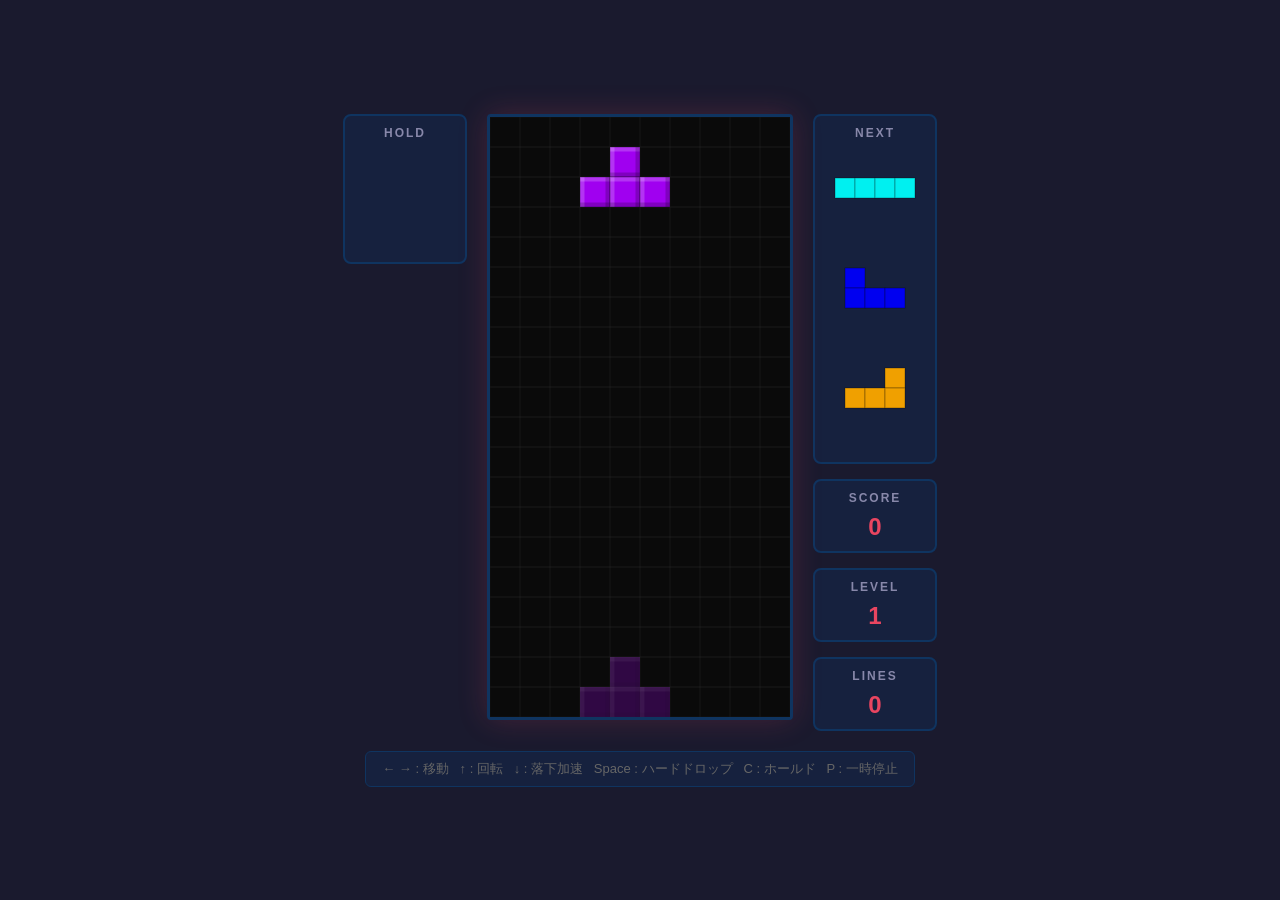
==== index.html @ 80a9ac54 "Add Tetris game with full gameplay features Implements a complete Tetris game with HTML5 Canvas incl" ====
<!DOCTYPE html>
<html lang="ja">
<head>
    <meta charset="UTF-8">
    <meta name="viewport" content="width=device-width, initial-scale=1.0">
    <title>テトリス</title>
    <link rel="stylesheet" href="style.css">
</head>
<body>
    <div class="game-container">
        <div class="side-panel left-panel">
            <div class="hold-box">
                <h3>HOLD</h3>
                <canvas id="holdCanvas" width="100" height="100"></canvas>
            </div>
        </div>
        <div class="main-board">
            <canvas id="gameCanvas" width="300" height="600"></canvas>
            <div id="overlay" class="overlay hidden">
                <div id="overlayText" class="overlay-text">GAME OVER</div>
                <button id="restartBtn" class="restart-btn">もう一度プレイ</button>
            </div>
        </div>
        <div class="side-panel right-panel">
            <div class="next-box">
                <h3>NEXT</h3>
                <canvas id="nextCanvas" width="100" height="300"></canvas>
            </div>
            <div class="score-box">
                <h3>SCORE</h3>
                <div id="score">0</div>
            </div>
            <div class="level-box">
                <h3>LEVEL</h3>
                <div id="level">1</div>
            </div>
            <div class="lines-box">
                <h3>LINES</h3>
                <div id="lines">0</div>
            </div>
        </div>
    </div>
    <div class="controls-info">
        <p>← → : 移動 &nbsp; ↑ : 回転 &nbsp; ↓ : 落下加速 &nbsp; Space : ハードドロップ &nbsp; C : ホールド &nbsp; P : 一時停止</p>
    </div>
    <script src="tetris.js"></script>
</body>
</html>
---- style.css ----
* {
    margin: 0;
    padding: 0;
    box-sizing: border-box;
}

body {
    background-color: #1a1a2e;
    color: #e0e0e0;
    font-family: 'Segoe UI', 'Helvetica Neue', Arial, sans-serif;
    display: flex;
    flex-direction: column;
    align-items: center;
    justify-content: center;
    min-height: 100vh;
    overflow: hidden;
}

.game-container {
    display: flex;
    align-items: flex-start;
    gap: 20px;
}

.side-panel {
    display: flex;
    flex-direction: column;
    gap: 15px;
    min-width: 120px;
}

.hold-box,
.next-box,
.score-box,
.level-box,
.lines-box {
    background: #16213e;
    border: 2px solid #0f3460;
    border-radius: 8px;
    padding: 10px;
    text-align: center;
}

.hold-box h3,
.next-box h3,
.score-box h3,
.level-box h3,
.lines-box h3 {
    font-size: 12px;
    letter-spacing: 2px;
    color: #8888aa;
    margin-bottom: 8px;
}

.score-box div,
.level-box div,
.lines-box div {
    font-size: 24px;
    font-weight: bold;
    color: #e94560;
}

.main-board {
    position: relative;
    border: 3px solid #0f3460;
    border-radius: 4px;
    background: #000;
    box-shadow: 0 0 30px rgba(233, 69, 96, 0.2);
}

#gameCanvas {
    display: block;
}

.overlay {
    position: absolute;
    top: 0;
    left: 0;
    width: 100%;
    height: 100%;
    background: rgba(0, 0, 0, 0.8);
    display: flex;
    flex-direction: column;
    align-items: center;
    justify-content: center;
    z-index: 10;
}

.overlay.hidden {
    display: none;
}

.overlay-text {
    font-size: 36px;
    font-weight: bold;
    color: #e94560;
    margin-bottom: 20px;
    text-shadow: 0 0 10px rgba(233, 69, 96, 0.5);
}

.restart-btn {
    padding: 10px 30px;
    font-size: 16px;
    background: #e94560;
    color: #fff;
    border: none;
    border-radius: 6px;
    cursor: pointer;
    transition: background 0.2s;
}

.restart-btn:hover {
    background: #c73652;
}

.controls-info {
    margin-top: 20px;
    text-align: center;
    color: #666;
    font-size: 13px;
}

.controls-info p {
    background: #16213e;
    padding: 8px 16px;
    border-radius: 6px;
    border: 1px solid #0f3460;
}
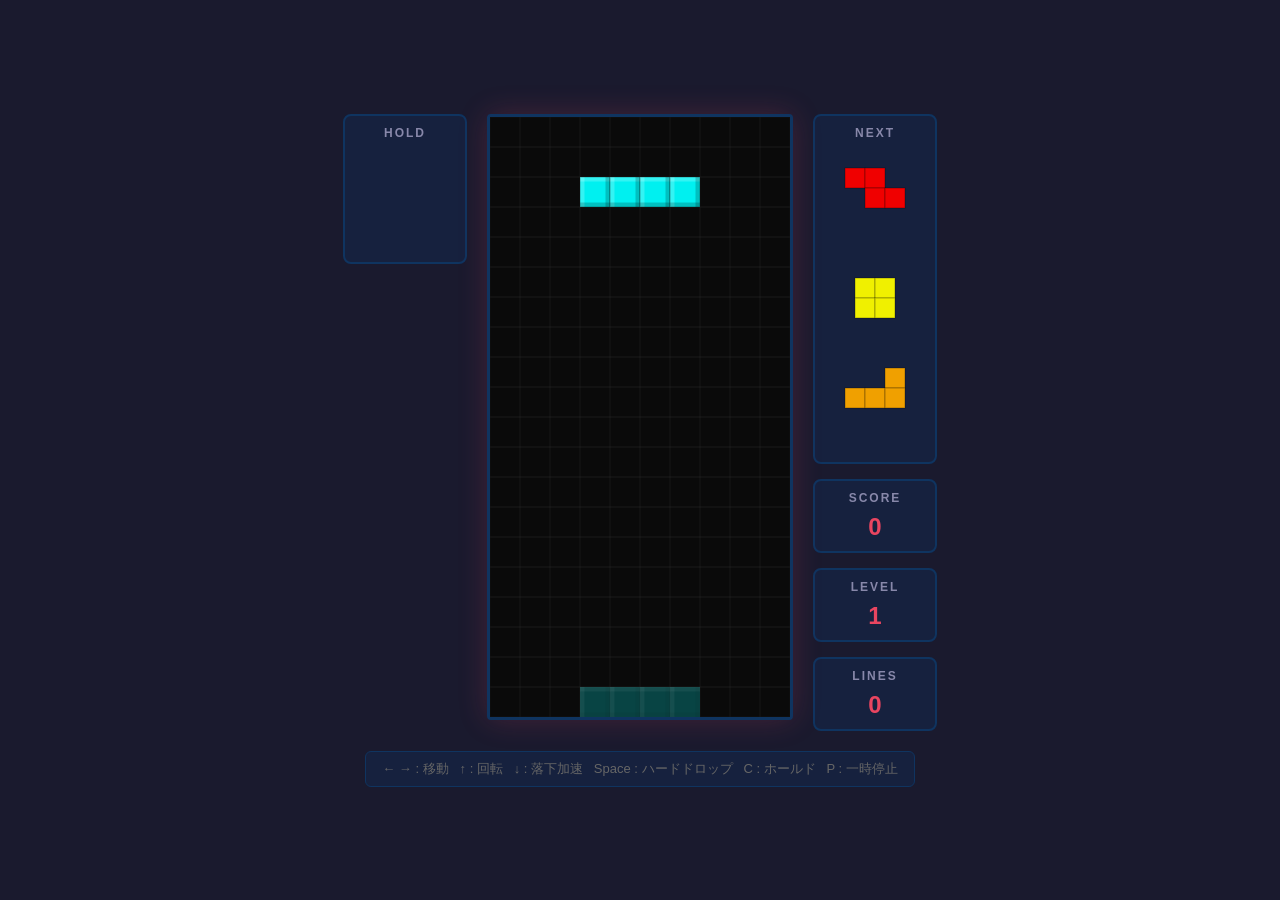
==== commit 16d5ba3d: "Add mobile/smartphone support with touch controls - Add on-screen control buttons (hold, rotate, dro" ====
--- a/index.html
+++ b/index.html
@@ -40,6 +40,18 @@
             </div>
         </div>
     </div>
+    <div class="touch-controls">
+        <div class="touch-row top-row">
+            <button class="touch-btn" id="btnHold">HOLD</button>
+            <button class="touch-btn" id="btnRotate">回転</button>
+            <button class="touch-btn" id="btnHardDrop">DROP</button>
+        </div>
+        <div class="touch-row bottom-row">
+            <button class="touch-btn" id="btnLeft">◀</button>
+            <button class="touch-btn" id="btnDown">▼</button>
+            <button class="touch-btn" id="btnRight">▶</button>
+        </div>
+    </div>
     <div class="controls-info">
         <p>← → : 移動 &nbsp; ↑ : 回転 &nbsp; ↓ : 落下加速 &nbsp; Space : ハードドロップ &nbsp; C : ホールド &nbsp; P : 一時停止</p>
     </div>
--- a/style.css
+++ b/style.css
@@ -113,6 +113,44 @@
     background: #c73652;
 }
 
+/* --- Touch Controls (hidden on desktop) --- */
+.touch-controls {
+    display: none;
+    flex-direction: column;
+    gap: 10px;
+    margin-top: 15px;
+    width: 100%;
+    max-width: 320px;
+}
+
+.touch-row {
+    display: flex;
+    justify-content: center;
+    gap: 10px;
+}
+
+.touch-btn {
+    flex: 1;
+    max-width: 100px;
+    height: 56px;
+    font-size: 18px;
+    font-weight: bold;
+    color: #e0e0e0;
+    background: #16213e;
+    border: 2px solid #0f3460;
+    border-radius: 10px;
+    cursor: pointer;
+    user-select: none;
+    -webkit-user-select: none;
+    touch-action: manipulation;
+    transition: background 0.1s;
+}
+
+.touch-btn:active {
+    background: #e94560;
+    border-color: #e94560;
+}
+
 .controls-info {
     margin-top: 20px;
     text-align: center;
@@ -126,3 +164,57 @@
     border-radius: 6px;
     border: 1px solid #0f3460;
 }
+
+/* --- Mobile Responsive --- */
+@media (max-width: 600px) {
+    body {
+        justify-content: flex-start;
+        padding-top: 10px;
+        overflow: auto;
+    }
+
+    .game-container {
+        gap: 6px;
+        transform-origin: top center;
+    }
+
+    .side-panel {
+        min-width: 60px;
+        gap: 6px;
+    }
+
+    .hold-box,
+    .next-box,
+    .score-box,
+    .level-box,
+    .lines-box {
+        padding: 4px;
+    }
+
+    .hold-box h3,
+    .next-box h3,
+    .score-box h3,
+    .level-box h3,
+    .lines-box h3 {
+        font-size: 9px;
+        margin-bottom: 4px;
+    }
+
+    .score-box div,
+    .level-box div,
+    .lines-box div {
+        font-size: 16px;
+    }
+
+    .overlay-text {
+        font-size: 24px;
+    }
+
+    .touch-controls {
+        display: flex;
+    }
+
+    .controls-info {
+        display: none;
+    }
+}
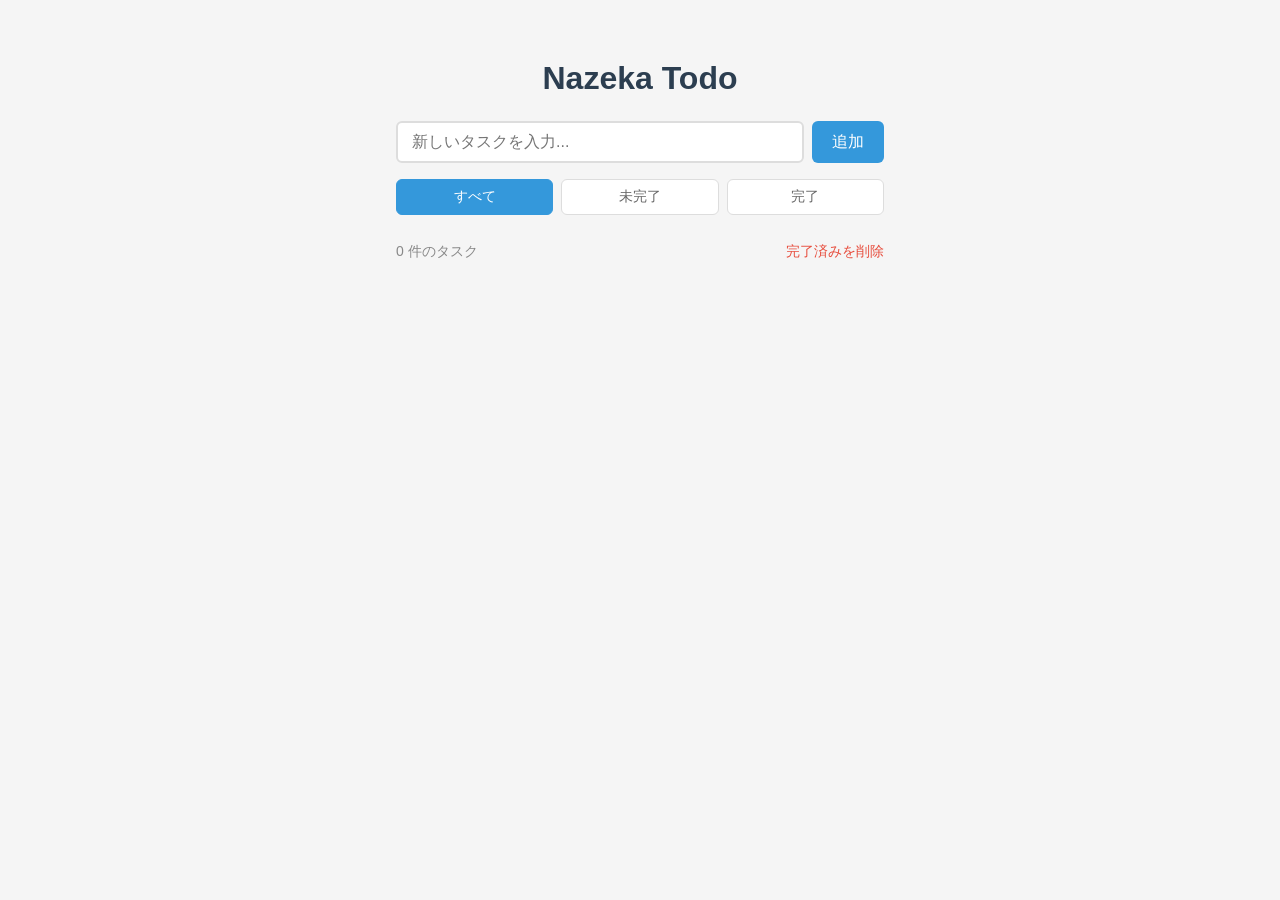
==== commit 99ad0b14: "Add sample Todo app with HTML/CSS/JS Simple todo application with add/delete/complete tasks, filter " ====
--- a/index.html
+++ b/index.html
@@ -1,60 +1,29 @@
 <!DOCTYPE html>
 <html lang="ja">
 <head>
-    <meta charset="UTF-8">
-    <meta name="viewport" content="width=device-width, initial-scale=1.0">
-    <title>テトリス</title>
-    <link rel="stylesheet" href="style.css">
+  <meta charset="UTF-8">
+  <meta name="viewport" content="width=device-width, initial-scale=1.0">
+  <title>Nazeka Todo App</title>
+  <link rel="stylesheet" href="style.css">
 </head>
 <body>
-    <div class="game-container">
-        <div class="side-panel left-panel">
-            <div class="hold-box">
-                <h3>HOLD</h3>
-                <canvas id="holdCanvas" width="100" height="100"></canvas>
-            </div>
-        </div>
-        <div class="main-board">
-            <canvas id="gameCanvas" width="300" height="600"></canvas>
-            <div id="overlay" class="overlay hidden">
-                <div id="overlayText" class="overlay-text">GAME OVER</div>
-                <button id="restartBtn" class="restart-btn">もう一度プレイ</button>
-            </div>
-        </div>
-        <div class="side-panel right-panel">
-            <div class="next-box">
-                <h3>NEXT</h3>
-                <canvas id="nextCanvas" width="100" height="300"></canvas>
-            </div>
-            <div class="score-box">
-                <h3>SCORE</h3>
-                <div id="score">0</div>
-            </div>
-            <div class="level-box">
-                <h3>LEVEL</h3>
-                <div id="level">1</div>
-            </div>
-            <div class="lines-box">
-                <h3>LINES</h3>
-                <div id="lines">0</div>
-            </div>
-        </div>
+  <div class="container">
+    <h1>Nazeka Todo</h1>
+    <form id="todo-form">
+      <input type="text" id="todo-input" placeholder="新しいタスクを入力..." autocomplete="off">
+      <button type="submit">追加</button>
+    </form>
+    <div class="filters">
+      <button class="filter-btn active" data-filter="all">すべて</button>
+      <button class="filter-btn" data-filter="active">未完了</button>
+      <button class="filter-btn" data-filter="completed">完了</button>
     </div>
-    <div class="touch-controls">
-        <div class="touch-row top-row">
-            <button class="touch-btn" id="btnHold">HOLD</button>
-            <button class="touch-btn" id="btnRotate">回転</button>
-            <button class="touch-btn" id="btnHardDrop">DROP</button>
-        </div>
-        <div class="touch-row bottom-row">
-            <button class="touch-btn" id="btnLeft">◀</button>
-            <button class="touch-btn" id="btnDown">▼</button>
-            <button class="touch-btn" id="btnRight">▶</button>
-        </div>
+    <ul id="todo-list"></ul>
+    <div class="footer">
+      <span id="todo-count">0 件のタスク</span>
+      <button id="clear-completed">完了済みを削除</button>
     </div>
-    <div class="controls-info">
-        <p>← → : 移動 &nbsp; ↑ : 回転 &nbsp; ↓ : 落下加速 &nbsp; Space : ハードドロップ &nbsp; C : ホールド &nbsp; P : 一時停止</p>
-    </div>
-    <script src="tetris.js"></script>
+  </div>
+  <script src="app.js"></script>
 </body>
 </html>
--- a/style.css
+++ b/style.css
@@ -1,220 +1,161 @@
 * {
-    margin: 0;
-    padding: 0;
-    box-sizing: border-box;
+  margin: 0;
+  padding: 0;
+  box-sizing: border-box;
 }
 
 body {
-    background-color: #1a1a2e;
-    color: #e0e0e0;
-    font-family: 'Segoe UI', 'Helvetica Neue', Arial, sans-serif;
-    display: flex;
-    flex-direction: column;
-    align-items: center;
-    justify-content: center;
-    min-height: 100vh;
-    overflow: hidden;
+  font-family: -apple-system, BlinkMacSystemFont, "Segoe UI", Roboto, "Helvetica Neue", Arial, sans-serif;
+  background-color: #f5f5f5;
+  color: #333;
+  min-height: 100vh;
+  display: flex;
+  justify-content: center;
+  padding-top: 60px;
 }
 
-.game-container {
-    display: flex;
-    align-items: flex-start;
-    gap: 20px;
+.container {
+  width: 100%;
+  max-width: 520px;
+  padding: 0 16px;
 }
 
-.side-panel {
-    display: flex;
-    flex-direction: column;
-    gap: 15px;
-    min-width: 120px;
+h1 {
+  text-align: center;
+  font-size: 2rem;
+  margin-bottom: 24px;
+  color: #2c3e50;
 }
 
-.hold-box,
-.next-box,
-.score-box,
-.level-box,
-.lines-box {
-    background: #16213e;
-    border: 2px solid #0f3460;
-    border-radius: 8px;
-    padding: 10px;
-    text-align: center;
+#todo-form {
+  display: flex;
+  gap: 8px;
+  margin-bottom: 16px;
 }
 
-.hold-box h3,
-.next-box h3,
-.score-box h3,
-.level-box h3,
-.lines-box h3 {
-    font-size: 12px;
-    letter-spacing: 2px;
-    color: #8888aa;
-    margin-bottom: 8px;
+#todo-input {
+  flex: 1;
+  padding: 10px 14px;
+  font-size: 1rem;
+  border: 2px solid #ddd;
+  border-radius: 6px;
+  outline: none;
+  transition: border-color 0.2s;
 }
 
-.score-box div,
-.level-box div,
-.lines-box div {
-    font-size: 24px;
-    font-weight: bold;
-    color: #e94560;
+#todo-input:focus {
+  border-color: #3498db;
 }
 
-.main-board {
-    position: relative;
-    border: 3px solid #0f3460;
-    border-radius: 4px;
-    background: #000;
-    box-shadow: 0 0 30px rgba(233, 69, 96, 0.2);
+#todo-form button {
+  padding: 10px 20px;
+  font-size: 1rem;
+  background-color: #3498db;
+  color: #fff;
+  border: none;
+  border-radius: 6px;
+  cursor: pointer;
+  transition: background-color 0.2s;
 }
 
-#gameCanvas {
-    display: block;
+#todo-form button:hover {
+  background-color: #2980b9;
 }
 
-.overlay {
-    position: absolute;
-    top: 0;
-    left: 0;
-    width: 100%;
-    height: 100%;
-    background: rgba(0, 0, 0, 0.8);
-    display: flex;
-    flex-direction: column;
-    align-items: center;
-    justify-content: center;
-    z-index: 10;
+.filters {
+  display: flex;
+  gap: 8px;
+  margin-bottom: 16px;
 }
 
-.overlay.hidden {
-    display: none;
+.filter-btn {
+  flex: 1;
+  padding: 8px;
+  font-size: 0.875rem;
+  background-color: #fff;
+  color: #666;
+  border: 1px solid #ddd;
+  border-radius: 6px;
+  cursor: pointer;
+  transition: all 0.2s;
 }
 
-.overlay-text {
-    font-size: 36px;
-    font-weight: bold;
-    color: #e94560;
-    margin-bottom: 20px;
-    text-shadow: 0 0 10px rgba(233, 69, 96, 0.5);
+.filter-btn:hover {
+  background-color: #ecf0f1;
 }
 
-.restart-btn {
-    padding: 10px 30px;
-    font-size: 16px;
-    background: #e94560;
-    color: #fff;
-    border: none;
-    border-radius: 6px;
-    cursor: pointer;
-    transition: background 0.2s;
+.filter-btn.active {
+  background-color: #3498db;
+  color: #fff;
+  border-color: #3498db;
 }
 
-.restart-btn:hover {
-    background: #c73652;
+#todo-list {
+  list-style: none;
 }
 
-/* --- Touch Controls (hidden on desktop) --- */
-.touch-controls {
-    display: none;
-    flex-direction: column;
-    gap: 10px;
-    margin-top: 15px;
-    width: 100%;
-    max-width: 320px;
+#todo-list li {
+  display: flex;
+  align-items: center;
+  gap: 12px;
+  padding: 12px 14px;
+  background-color: #fff;
+  border: 1px solid #eee;
+  border-radius: 6px;
+  margin-bottom: 8px;
+  transition: opacity 0.2s;
 }
 
-.touch-row {
-    display: flex;
-    justify-content: center;
-    gap: 10px;
+#todo-list li.completed .todo-text {
+  text-decoration: line-through;
+  color: #aaa;
 }
 
-.touch-btn {
-    flex: 1;
-    max-width: 100px;
-    height: 56px;
-    font-size: 18px;
-    font-weight: bold;
-    color: #e0e0e0;
-    background: #16213e;
-    border: 2px solid #0f3460;
-    border-radius: 10px;
-    cursor: pointer;
-    user-select: none;
-    -webkit-user-select: none;
-    touch-action: manipulation;
-    transition: background 0.1s;
+#todo-list li input[type="checkbox"] {
+  width: 20px;
+  height: 20px;
+  cursor: pointer;
+  accent-color: #3498db;
 }
 
-.touch-btn:active {
-    background: #e94560;
-    border-color: #e94560;
+.todo-text {
+  flex: 1;
+  font-size: 1rem;
+  word-break: break-word;
 }
 
-.controls-info {
-    margin-top: 20px;
-    text-align: center;
-    color: #666;
-    font-size: 13px;
+.delete-btn {
+  background: none;
+  border: none;
+  color: #e74c3c;
+  font-size: 1.2rem;
+  cursor: pointer;
+  opacity: 0;
+  transition: opacity 0.2s;
+  padding: 0 4px;
 }
 
-.controls-info p {
-    background: #16213e;
-    padding: 8px 16px;
-    border-radius: 6px;
-    border: 1px solid #0f3460;
+#todo-list li:hover .delete-btn {
+  opacity: 1;
 }
 
-/* --- Mobile Responsive --- */
-@media (max-width: 600px) {
-    body {
-        justify-content: flex-start;
-        padding-top: 10px;
-        overflow: auto;
-    }
+.footer {
+  display: flex;
+  justify-content: space-between;
+  align-items: center;
+  padding: 12px 0;
+  font-size: 0.875rem;
+  color: #888;
+}
 
-    .game-container {
-        gap: 6px;
-        transform-origin: top center;
-    }
+#clear-completed {
+  background: none;
+  border: none;
+  color: #e74c3c;
+  cursor: pointer;
+  font-size: 0.875rem;
+}
 
-    .side-panel {
-        min-width: 60px;
-        gap: 6px;
-    }
-
-    .hold-box,
-    .next-box,
-    .score-box,
-    .level-box,
-    .lines-box {
-        padding: 4px;
-    }
-
-    .hold-box h3,
-    .next-box h3,
-    .score-box h3,
-    .level-box h3,
-    .lines-box h3 {
-        font-size: 9px;
-        margin-bottom: 4px;
-    }
-
-    .score-box div,
-    .level-box div,
-    .lines-box div {
-        font-size: 16px;
-    }
-
-    .overlay-text {
-        font-size: 24px;
-    }
-
-    .touch-controls {
-        display: flex;
-    }
-
-    .controls-info {
-        display: none;
-    }
+#clear-completed:hover {
+  text-decoration: underline;
 }
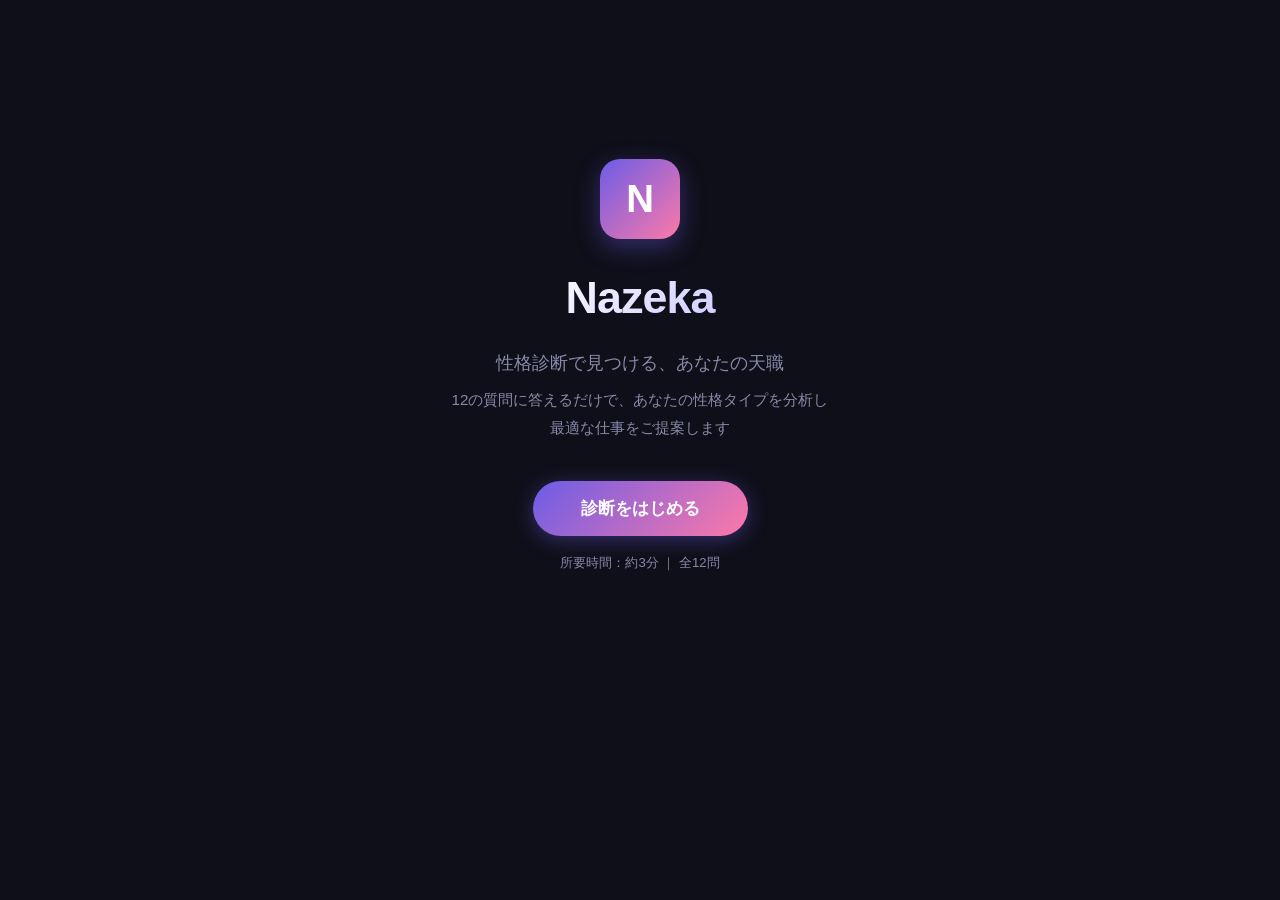
==== commit 61dc4411: "feat: 性格診断×仕事マッチングアプリ「Nazeka」を実装 MBTI ベースの4軸12問の性格診断で16タイプを判定し、 各タイプに最適な仕事を提案するシングルページアプリケーション。  - i" ====
--- a/index.html
+++ b/index.html
@@ -1,29 +1,100 @@
 <!DOCTYPE html>
 <html lang="ja">
-<head>
-  <meta charset="UTF-8">
-  <meta name="viewport" content="width=device-width, initial-scale=1.0">
-  <title>Nazeka Todo App</title>
-  <link rel="stylesheet" href="style.css">
-</head>
-<body>
-  <div class="container">
-    <h1>Nazeka Todo</h1>
-    <form id="todo-form">
-      <input type="text" id="todo-input" placeholder="新しいタスクを入力..." autocomplete="off">
-      <button type="submit">追加</button>
-    </form>
-    <div class="filters">
-      <button class="filter-btn active" data-filter="all">すべて</button>
-      <button class="filter-btn" data-filter="active">未完了</button>
-      <button class="filter-btn" data-filter="completed">完了</button>
+  <head>
+    <meta charset="UTF-8" />
+    <meta name="viewport" content="width=device-width, initial-scale=1.0" />
+    <title>Nazeka - 性格診断で見つける あなたの天職</title>
+    <link rel="stylesheet" href="style.css" />
+  </head>
+  <body>
+    <div id="app">
+      <!-- スタート画面 -->
+      <section id="start-screen" class="screen active">
+        <div class="container">
+          <div class="hero">
+            <div class="logo-mark">N</div>
+            <h1>Nazeka</h1>
+            <p class="tagline">性格診断で見つける、あなたの天職</p>
+            <p class="description">
+              12の質問に答えるだけで、あなたの性格タイプを分析し<br />
+              最適な仕事をご提案します
+            </p>
+            <button id="start-btn" class="btn btn-primary" onclick="startQuiz()">
+              診断をはじめる
+            </button>
+            <p class="note">所要時間：約3分 ｜ 全12問</p>
+          </div>
+        </div>
+      </section>
+
+      <!-- 質問画面 -->
+      <section id="quiz-screen" class="screen">
+        <div class="container">
+          <div class="progress-bar">
+            <div id="progress-fill" class="progress-fill"></div>
+          </div>
+          <p id="progress-text" class="progress-text">1 / 12</p>
+
+          <div id="question-card" class="question-card">
+            <h2 id="question-text" class="question-text"></h2>
+            <div id="options-container" class="options-container"></div>
+          </div>
+        </div>
+      </section>
+
+      <!-- 分析中画面 -->
+      <section id="analyzing-screen" class="screen">
+        <div class="container">
+          <div class="analyzing">
+            <div class="spinner"></div>
+            <h2>あなたの性格を分析中...</h2>
+            <p id="analyzing-text">回答を集計しています</p>
+          </div>
+        </div>
+      </section>
+
+      <!-- 結果画面 -->
+      <section id="result-screen" class="screen">
+        <div class="container">
+          <div class="result-header">
+            <p class="result-label">あなたの性格タイプは</p>
+            <div id="result-emoji" class="result-emoji"></div>
+            <h1 id="result-type-name" class="result-type-name"></h1>
+            <span id="result-type-code" class="result-type-code"></span>
+          </div>
+
+          <div class="result-description">
+            <p id="result-description-text"></p>
+          </div>
+
+          <div class="strengths-section">
+            <h3>あなたの強み</h3>
+            <div id="strengths-list" class="strengths-list"></div>
+          </div>
+
+          <div class="dimension-bars">
+            <h3>性格スコア</h3>
+            <div id="dimension-chart" class="dimension-chart"></div>
+          </div>
+
+          <div class="jobs-section">
+            <h3>あなたにおすすめの仕事</h3>
+            <div id="jobs-list" class="jobs-list"></div>
+          </div>
+
+          <div class="result-actions">
+            <button class="btn btn-primary" onclick="resetQuiz()">
+              もう一度診断する
+            </button>
+            <button class="btn btn-secondary" onclick="shareResult()">
+              結果をシェア
+            </button>
+          </div>
+        </div>
+      </section>
     </div>
-    <ul id="todo-list"></ul>
-    <div class="footer">
-      <span id="todo-count">0 件のタスク</span>
-      <button id="clear-completed">完了済みを削除</button>
-    </div>
-  </div>
-  <script src="app.js"></script>
-</body>
+
+    <script src="data.js"></script>
+    <script src="app.js"></script>
+  </body>
 </html>
--- a/style.css
+++ b/style.css
@@ -1,161 +1,573 @@
-* {
+/* ===== Reset & Base ===== */
+*,
+*::before,
+*::after {
   margin: 0;
   padding: 0;
   box-sizing: border-box;
 }
 
+:root {
+  --primary: #6c5ce7;
+  --primary-dark: #5a4bd1;
+  --primary-light: #a29bfe;
+  --bg: #0f0f1a;
+  --bg-card: #1a1a2e;
+  --bg-card-hover: #222240;
+  --text: #e8e8f0;
+  --text-muted: #8888a8;
+  --accent-green: #00cec9;
+  --accent-pink: #fd79a8;
+  --accent-yellow: #fdcb6e;
+  --border: #2a2a45;
+  --radius: 16px;
+  --radius-sm: 10px;
+  --shadow: 0 8px 32px rgba(0, 0, 0, 0.3);
+}
+
+html {
+  font-size: 16px;
+  scroll-behavior: smooth;
+}
+
 body {
-  font-family: -apple-system, BlinkMacSystemFont, "Segoe UI", Roboto, "Helvetica Neue", Arial, sans-serif;
-  background-color: #f5f5f5;
-  color: #333;
+  font-family: "Hiragino Kaku Gothic ProN", "Noto Sans JP", "Yu Gothic",
+    "Meiryo", sans-serif;
+  background: var(--bg);
+  color: var(--text);
   min-height: 100vh;
+  line-height: 1.7;
+  -webkit-font-smoothing: antialiased;
+}
+
+/* ===== Layout ===== */
+.container {
+  max-width: 640px;
+  margin: 0 auto;
+  padding: 24px 20px;
+}
+
+.screen {
+  display: none;
+  min-height: 100vh;
+  animation: fadeIn 0.5s ease;
+}
+
+.screen.active {
+  display: block;
+}
+
+@keyframes fadeIn {
+  from {
+    opacity: 0;
+    transform: translateY(12px);
+  }
+  to {
+    opacity: 1;
+    transform: translateY(0);
+  }
+}
+
+/* ===== Start Screen ===== */
+.hero {
+  text-align: center;
+  padding-top: 15vh;
+}
+
+.logo-mark {
+  width: 80px;
+  height: 80px;
+  background: linear-gradient(135deg, var(--primary), var(--accent-pink));
+  border-radius: 20px;
+  display: inline-flex;
+  align-items: center;
+  justify-content: center;
+  font-size: 2.4rem;
+  font-weight: 800;
+  color: #fff;
+  margin-bottom: 20px;
+  box-shadow: 0 8px 24px rgba(108, 92, 231, 0.4);
+}
+
+.hero h1 {
+  font-size: 2.8rem;
+  font-weight: 800;
+  letter-spacing: -0.02em;
+  background: linear-gradient(135deg, #fff 30%, var(--primary-light));
+  -webkit-background-clip: text;
+  -webkit-text-fill-color: transparent;
+  background-clip: text;
+  margin-bottom: 12px;
+}
+
+.tagline {
+  font-size: 1.15rem;
+  color: var(--text-muted);
+  margin-bottom: 8px;
+}
+
+.description {
+  font-size: 0.95rem;
+  color: var(--text-muted);
+  margin-bottom: 40px;
+  line-height: 1.8;
+}
+
+.note {
+  font-size: 0.82rem;
+  color: var(--text-muted);
+  margin-top: 16px;
+}
+
+/* ===== Buttons ===== */
+.btn {
+  display: inline-block;
+  padding: 16px 48px;
+  border: none;
+  border-radius: 50px;
+  font-size: 1.05rem;
+  font-weight: 700;
+  cursor: pointer;
+  transition: all 0.3s ease;
+  text-decoration: none;
+  font-family: inherit;
+}
+
+.btn-primary {
+  background: linear-gradient(135deg, var(--primary), var(--accent-pink));
+  color: #fff;
+  box-shadow: 0 4px 20px rgba(108, 92, 231, 0.4);
+}
+
+.btn-primary:hover {
+  transform: translateY(-2px);
+  box-shadow: 0 6px 28px rgba(108, 92, 231, 0.55);
+}
+
+.btn-primary:active {
+  transform: translateY(0);
+}
+
+.btn-secondary {
+  background: var(--bg-card);
+  color: var(--text);
+  border: 1px solid var(--border);
+}
+
+.btn-secondary:hover {
+  background: var(--bg-card-hover);
+  transform: translateY(-2px);
+}
+
+/* ===== Progress Bar ===== */
+.progress-bar {
+  width: 100%;
+  height: 6px;
+  background: var(--border);
+  border-radius: 3px;
+  overflow: hidden;
+  margin-bottom: 8px;
+}
+
+.progress-fill {
+  height: 100%;
+  background: linear-gradient(90deg, var(--primary), var(--accent-pink));
+  border-radius: 3px;
+  transition: width 0.4s ease;
+  width: 0%;
+}
+
+.progress-text {
+  text-align: center;
+  font-size: 0.85rem;
+  color: var(--text-muted);
+  margin-bottom: 32px;
+}
+
+/* ===== Question Card ===== */
+.question-card {
+  animation: slideIn 0.4s ease;
+}
+
+@keyframes slideIn {
+  from {
+    opacity: 0;
+    transform: translateX(30px);
+  }
+  to {
+    opacity: 1;
+    transform: translateX(0);
+  }
+}
+
+.question-text {
+  font-size: 1.3rem;
+  font-weight: 700;
+  margin-bottom: 28px;
+  line-height: 1.6;
+}
+
+.options-container {
   display: flex;
-  justify-content: center;
-  padding-top: 60px;
-}
-
-.container {
+  flex-direction: column;
+  gap: 12px;
+}
+
+.option-btn {
+  display: block;
   width: 100%;
-  max-width: 520px;
-  padding: 0 16px;
-}
-
-h1 {
+  padding: 18px 20px;
+  background: var(--bg-card);
+  border: 2px solid var(--border);
+  border-radius: var(--radius-sm);
+  color: var(--text);
+  font-size: 0.98rem;
+  font-family: inherit;
+  line-height: 1.5;
+  text-align: left;
+  cursor: pointer;
+  transition: all 0.25s ease;
+}
+
+.option-btn:hover {
+  border-color: var(--primary);
+  background: var(--bg-card-hover);
+  transform: translateX(4px);
+}
+
+.option-btn:active {
+  transform: translateX(2px);
+}
+
+.option-btn.selected {
+  border-color: var(--primary);
+  background: rgba(108, 92, 231, 0.15);
+}
+
+/* ===== Analyzing Screen ===== */
+.analyzing {
   text-align: center;
+  padding-top: 30vh;
+}
+
+.analyzing h2 {
+  font-size: 1.4rem;
+  margin-bottom: 12px;
+}
+
+.analyzing p {
+  color: var(--text-muted);
+  font-size: 0.95rem;
+}
+
+.spinner {
+  width: 56px;
+  height: 56px;
+  border: 4px solid var(--border);
+  border-top-color: var(--primary);
+  border-radius: 50%;
+  margin: 0 auto 24px;
+  animation: spin 0.8s linear infinite;
+}
+
+@keyframes spin {
+  to {
+    transform: rotate(360deg);
+  }
+}
+
+/* ===== Result Screen ===== */
+.result-header {
+  text-align: center;
+  padding: 40px 0 24px;
+}
+
+.result-label {
+  font-size: 0.95rem;
+  color: var(--text-muted);
+  margin-bottom: 16px;
+}
+
+.result-emoji {
+  font-size: 4rem;
+  margin-bottom: 12px;
+}
+
+.result-type-name {
   font-size: 2rem;
-  margin-bottom: 24px;
-  color: #2c3e50;
-}
-
-#todo-form {
+  font-weight: 800;
+  margin-bottom: 8px;
+  background: linear-gradient(135deg, #fff 30%, var(--primary-light));
+  -webkit-background-clip: text;
+  -webkit-text-fill-color: transparent;
+  background-clip: text;
+}
+
+.result-type-code {
+  display: inline-block;
+  padding: 4px 16px;
+  background: rgba(108, 92, 231, 0.2);
+  border: 1px solid var(--primary);
+  border-radius: 20px;
+  font-size: 0.9rem;
+  font-weight: 600;
+  color: var(--primary-light);
+  letter-spacing: 0.15em;
+}
+
+.result-description {
+  background: var(--bg-card);
+  border-radius: var(--radius);
+  padding: 24px;
+  margin-bottom: 28px;
+  border: 1px solid var(--border);
+}
+
+.result-description p {
+  font-size: 1rem;
+  line-height: 1.85;
+  color: var(--text);
+}
+
+/* Strengths */
+.strengths-section {
+  margin-bottom: 28px;
+}
+
+.strengths-section h3,
+.dimension-bars h3,
+.jobs-section h3 {
+  font-size: 1.1rem;
+  font-weight: 700;
+  margin-bottom: 16px;
+  padding-left: 12px;
+  border-left: 3px solid var(--primary);
+}
+
+.strengths-list {
+  display: grid;
+  grid-template-columns: 1fr 1fr;
+  gap: 10px;
+}
+
+.strength-tag {
+  background: var(--bg-card);
+  border: 1px solid var(--border);
+  border-radius: var(--radius-sm);
+  padding: 12px 16px;
+  text-align: center;
+  font-size: 0.92rem;
+  font-weight: 600;
+  transition: all 0.25s ease;
+}
+
+.strength-tag:hover {
+  border-color: var(--primary);
+  transform: translateY(-2px);
+}
+
+/* Dimension Chart */
+.dimension-chart {
   display: flex;
-  gap: 8px;
-  margin-bottom: 16px;
-}
-
-#todo-input {
-  flex: 1;
-  padding: 10px 14px;
-  font-size: 1rem;
-  border: 2px solid #ddd;
-  border-radius: 6px;
-  outline: none;
-  transition: border-color 0.2s;
-}
-
-#todo-input:focus {
-  border-color: #3498db;
-}
-
-#todo-form button {
-  padding: 10px 20px;
-  font-size: 1rem;
-  background-color: #3498db;
-  color: #fff;
-  border: none;
-  border-radius: 6px;
-  cursor: pointer;
-  transition: background-color 0.2s;
-}
-
-#todo-form button:hover {
-  background-color: #2980b9;
-}
-
-.filters {
-  display: flex;
-  gap: 8px;
-  margin-bottom: 16px;
-}
-
-.filter-btn {
-  flex: 1;
-  padding: 8px;
-  font-size: 0.875rem;
-  background-color: #fff;
-  color: #666;
-  border: 1px solid #ddd;
-  border-radius: 6px;
-  cursor: pointer;
-  transition: all 0.2s;
-}
-
-.filter-btn:hover {
-  background-color: #ecf0f1;
-}
-
-.filter-btn.active {
-  background-color: #3498db;
-  color: #fff;
-  border-color: #3498db;
-}
-
-#todo-list {
-  list-style: none;
-}
-
-#todo-list li {
+  flex-direction: column;
+  gap: 16px;
+  margin-bottom: 28px;
+}
+
+.dimension-row {
   display: flex;
   align-items: center;
+  gap: 8px;
+}
+
+.dimension-label {
+  font-size: 0.82rem;
+  font-weight: 600;
+  width: 56px;
+  text-align: right;
+  flex-shrink: 0;
+}
+
+.dimension-label.left {
+  color: var(--accent-green);
+}
+
+.dimension-label.right {
+  text-align: left;
+  color: var(--accent-pink);
+}
+
+.dimension-bar-bg {
+  flex: 1;
+  height: 10px;
+  background: var(--border);
+  border-radius: 5px;
+  overflow: hidden;
+  position: relative;
+}
+
+.dimension-bar-fill {
+  height: 100%;
+  border-radius: 5px;
+  transition: width 1s ease;
+  position: absolute;
+  top: 0;
+}
+
+.dimension-bar-fill.left-fill {
+  right: 50%;
+  background: linear-gradient(90deg, transparent, var(--accent-green));
+}
+
+.dimension-bar-fill.right-fill {
+  left: 50%;
+  background: linear-gradient(90deg, var(--accent-pink), transparent);
+}
+
+.dimension-bar-center {
+  position: absolute;
+  top: -2px;
+  left: 50%;
+  transform: translateX(-50%);
+  width: 2px;
+  height: 14px;
+  background: var(--text-muted);
+  border-radius: 1px;
+}
+
+/* Jobs */
+.jobs-section {
+  margin-bottom: 40px;
+}
+
+.jobs-list {
+  display: flex;
+  flex-direction: column;
   gap: 12px;
-  padding: 12px 14px;
-  background-color: #fff;
-  border: 1px solid #eee;
-  border-radius: 6px;
-  margin-bottom: 8px;
-  transition: opacity 0.2s;
-}
-
-#todo-list li.completed .todo-text {
-  text-decoration: line-through;
-  color: #aaa;
-}
-
-#todo-list li input[type="checkbox"] {
-  width: 20px;
-  height: 20px;
-  cursor: pointer;
-  accent-color: #3498db;
-}
-
-.todo-text {
-  flex: 1;
-  font-size: 1rem;
-  word-break: break-word;
-}
-
-.delete-btn {
-  background: none;
-  border: none;
-  color: #e74c3c;
-  font-size: 1.2rem;
-  cursor: pointer;
-  opacity: 0;
-  transition: opacity 0.2s;
-  padding: 0 4px;
-}
-
-#todo-list li:hover .delete-btn {
-  opacity: 1;
-}
-
-.footer {
+}
+
+.job-card {
+  background: var(--bg-card);
+  border: 1px solid var(--border);
+  border-radius: var(--radius);
+  padding: 20px;
+  transition: all 0.25s ease;
+}
+
+.job-card:hover {
+  border-color: var(--primary);
+  transform: translateY(-2px);
+  box-shadow: var(--shadow);
+}
+
+.job-card-header {
   display: flex;
   justify-content: space-between;
   align-items: center;
-  padding: 12px 0;
-  font-size: 0.875rem;
-  color: #888;
-}
-
-#clear-completed {
-  background: none;
-  border: none;
-  color: #e74c3c;
-  cursor: pointer;
-  font-size: 0.875rem;
-}
-
-#clear-completed:hover {
-  text-decoration: underline;
-}
+  margin-bottom: 8px;
+}
+
+.job-title {
+  font-size: 1.1rem;
+  font-weight: 700;
+}
+
+.job-match {
+  font-size: 0.85rem;
+  font-weight: 700;
+  padding: 4px 12px;
+  border-radius: 20px;
+  white-space: nowrap;
+}
+
+.job-match.high {
+  background: rgba(0, 206, 201, 0.15);
+  color: var(--accent-green);
+}
+
+.job-match.medium {
+  background: rgba(253, 203, 110, 0.15);
+  color: var(--accent-yellow);
+}
+
+.job-reason {
+  font-size: 0.9rem;
+  color: var(--text-muted);
+  line-height: 1.6;
+}
+
+/* Result Actions */
+.result-actions {
+  display: flex;
+  gap: 12px;
+  justify-content: center;
+  flex-wrap: wrap;
+  padding-bottom: 60px;
+}
+
+.result-actions .btn {
+  padding: 14px 32px;
+  font-size: 0.95rem;
+}
+
+/* ===== Responsive ===== */
+@media (max-width: 480px) {
+  .hero {
+    padding-top: 10vh;
+  }
+
+  .hero h1 {
+    font-size: 2.2rem;
+  }
+
+  .description br {
+    display: none;
+  }
+
+  .question-text {
+    font-size: 1.15rem;
+  }
+
+  .result-type-name {
+    font-size: 1.6rem;
+  }
+
+  .strengths-list {
+    grid-template-columns: 1fr 1fr;
+  }
+
+  .result-actions {
+    flex-direction: column;
+    align-items: center;
+  }
+
+  .result-actions .btn {
+    width: 100%;
+    text-align: center;
+  }
+}
+
+/* ===== Toast ===== */
+.toast {
+  position: fixed;
+  bottom: 30px;
+  left: 50%;
+  transform: translateX(-50%) translateY(80px);
+  background: var(--bg-card);
+  color: var(--text);
+  padding: 14px 28px;
+  border-radius: 50px;
+  border: 1px solid var(--border);
+  font-size: 0.9rem;
+  font-weight: 600;
+  box-shadow: var(--shadow);
+  opacity: 0;
+  transition: all 0.4s ease;
+  z-index: 100;
+  pointer-events: none;
+}
+
+.toast.show {
+  opacity: 1;
+  transform: translateX(-50%) translateY(0);
+}
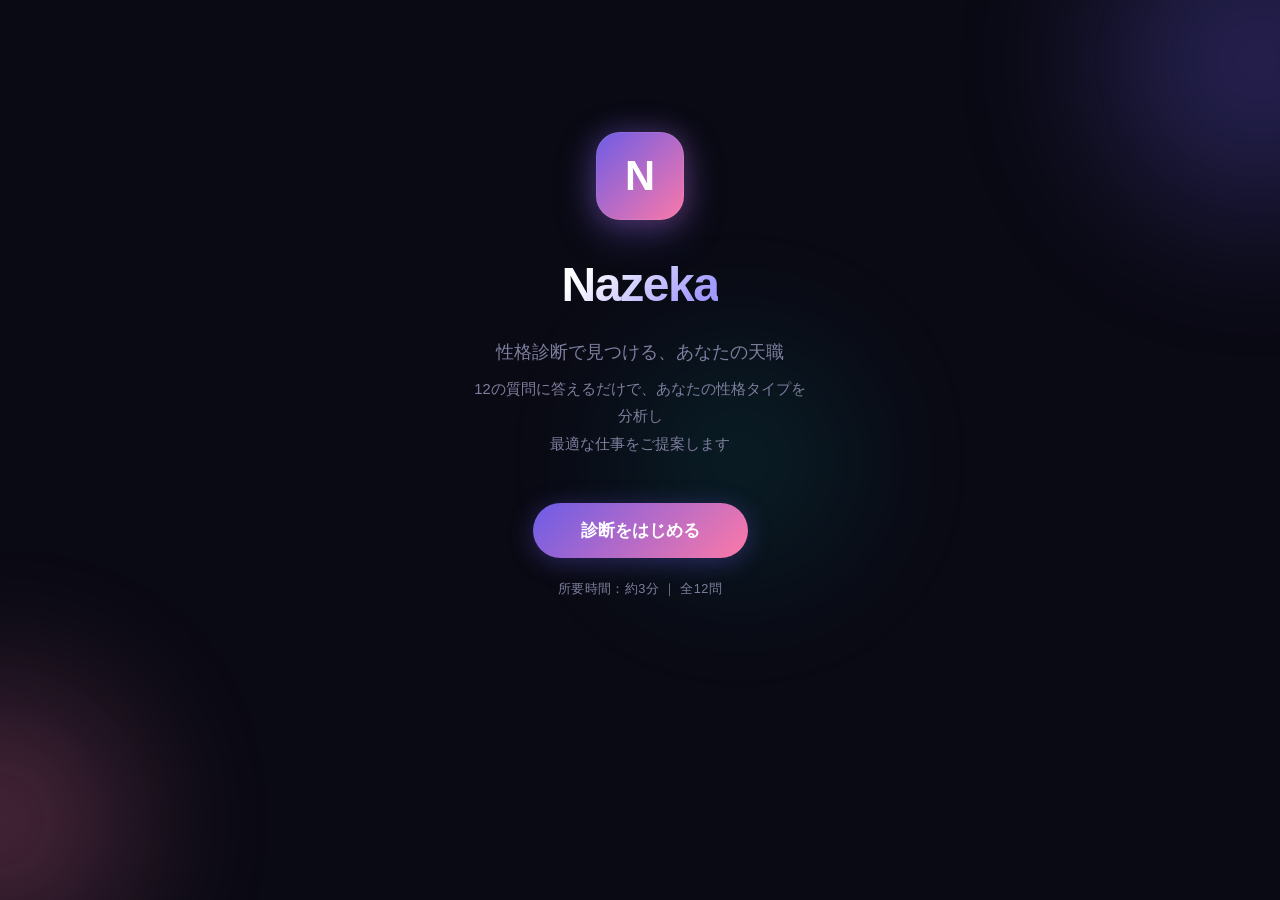
==== commit 5a7b1c21: "feat: UI/UXを全面刷新 - 洗練されたビジュアルとインタラクション - 背景: アンビエントグラデーションオーブ（紫・ピンク・緑）で奥行き感 - スタート画面: ロゴの回転入場、テキストの段" ====
--- a/index.html
+++ b/index.html
@@ -2,11 +2,24 @@
 <html lang="ja">
   <head>
     <meta charset="UTF-8" />
-    <meta name="viewport" content="width=device-width, initial-scale=1.0" />
+    <meta name="viewport" content="width=device-width, initial-scale=1.0, viewport-fit=cover" />
+    <meta name="theme-color" content="#6c5ce7" />
+    <meta name="apple-mobile-web-app-capable" content="yes" />
+    <meta name="apple-mobile-web-app-status-bar-style" content="black-translucent" />
+    <meta name="apple-mobile-web-app-title" content="Nazeka" />
+    <link rel="apple-touch-icon" href="icons/icon-192.png" />
+    <link rel="manifest" href="manifest.json" />
     <title>Nazeka - 性格診断で見つける あなたの天職</title>
     <link rel="stylesheet" href="style.css" />
   </head>
   <body>
+    <!-- Ambient background -->
+    <div class="bg-ambient">
+      <div class="bg-orb bg-orb--1"></div>
+      <div class="bg-orb bg-orb--2"></div>
+      <div class="bg-orb bg-orb--3"></div>
+    </div>
+
     <div id="app">
       <!-- スタート画面 -->
       <section id="start-screen" class="screen active">
@@ -30,12 +43,20 @@
       <!-- 質問画面 -->
       <section id="quiz-screen" class="screen">
         <div class="container">
-          <div class="progress-bar">
-            <div id="progress-fill" class="progress-fill"></div>
+          <div class="quiz-header">
+            <button id="back-btn" class="back-btn" onclick="goBack()" disabled>
+              &#8592;
+            </button>
+            <div class="progress-wrapper">
+              <div class="progress-bar">
+                <div id="progress-fill" class="progress-fill"></div>
+              </div>
+            </div>
           </div>
           <p id="progress-text" class="progress-text">1 / 12</p>
 
           <div id="question-card" class="question-card">
+            <div id="question-category" class="question-category"></div>
             <h2 id="question-text" class="question-text"></h2>
             <div id="options-container" class="options-container"></div>
           </div>
@@ -46,7 +67,12 @@
       <section id="analyzing-screen" class="screen">
         <div class="container">
           <div class="analyzing">
-            <div class="spinner"></div>
+            <div class="pulse-container">
+              <div class="pulse-ring"></div>
+              <div class="pulse-ring"></div>
+              <div class="pulse-ring"></div>
+              <div class="pulse-core"></div>
+            </div>
             <h2>あなたの性格を分析中...</h2>
             <p id="analyzing-text">回答を集計しています</p>
           </div>
@@ -55,6 +81,7 @@
 
       <!-- 結果画面 -->
       <section id="result-screen" class="screen">
+        <canvas id="confetti-canvas"></canvas>
         <div class="container">
           <div class="result-header">
             <p class="result-label">あなたの性格タイプは</p>
@@ -67,18 +94,27 @@
             <p id="result-description-text"></p>
           </div>
 
-          <div class="strengths-section">
-            <h3>あなたの強み</h3>
+          <div class="result-section">
+            <h3>
+              <span class="section-icon section-icon--strengths">&#9733;</span>
+              あなたの強み
+            </h3>
             <div id="strengths-list" class="strengths-list"></div>
           </div>
 
-          <div class="dimension-bars">
-            <h3>性格スコア</h3>
+          <div class="result-section">
+            <h3>
+              <span class="section-icon section-icon--scores">&#9670;</span>
+              性格スコア
+            </h3>
             <div id="dimension-chart" class="dimension-chart"></div>
           </div>
 
-          <div class="jobs-section">
-            <h3>あなたにおすすめの仕事</h3>
+          <div class="result-section">
+            <h3>
+              <span class="section-icon section-icon--jobs">&#9733;</span>
+              あなたにおすすめの仕事
+            </h3>
             <div id="jobs-list" class="jobs-list"></div>
           </div>
 
--- a/style.css
+++ b/style.css
@@ -11,18 +11,21 @@
   --primary: #6c5ce7;
   --primary-dark: #5a4bd1;
   --primary-light: #a29bfe;
-  --bg: #0f0f1a;
-  --bg-card: #1a1a2e;
-  --bg-card-hover: #222240;
-  --text: #e8e8f0;
-  --text-muted: #8888a8;
+  --bg: #0a0a14;
+  --bg-card: rgba(22, 22, 42, 0.7);
+  --bg-card-solid: #16162a;
+  --bg-card-hover: #1e1e3a;
+  --text: #ededf5;
+  --text-muted: #7e7e9e;
   --accent-green: #00cec9;
   --accent-pink: #fd79a8;
   --accent-yellow: #fdcb6e;
-  --border: #2a2a45;
-  --radius: 16px;
-  --radius-sm: 10px;
-  --shadow: 0 8px 32px rgba(0, 0, 0, 0.3);
+  --border: rgba(255, 255, 255, 0.06);
+  --border-strong: rgba(255, 255, 255, 0.1);
+  --radius: 20px;
+  --radius-sm: 14px;
+  --shadow: 0 8px 32px rgba(0, 0, 0, 0.4);
+  --glow-primary: 0 0 40px rgba(108, 92, 231, 0.15);
 }
 
 html {
@@ -36,8 +39,66 @@
   background: var(--bg);
   color: var(--text);
   min-height: 100vh;
+  min-height: 100dvh;
   line-height: 1.7;
   -webkit-font-smoothing: antialiased;
+  -webkit-tap-highlight-color: transparent;
+  overscroll-behavior: none;
+  user-select: none;
+  -webkit-user-select: none;
+  overflow-x: hidden;
+}
+
+/* ===== Ambient Background ===== */
+.bg-ambient {
+  position: fixed;
+  inset: 0;
+  z-index: -1;
+  overflow: hidden;
+  pointer-events: none;
+}
+
+.bg-orb {
+  position: absolute;
+  border-radius: 50%;
+  filter: blur(80px);
+  opacity: 0.3;
+  animation: orbFloat 20s ease-in-out infinite alternate;
+}
+
+.bg-orb--1 {
+  width: 300px;
+  height: 300px;
+  background: var(--primary);
+  top: -10%;
+  right: -10%;
+  animation-delay: 0s;
+}
+
+.bg-orb--2 {
+  width: 250px;
+  height: 250px;
+  background: var(--accent-pink);
+  bottom: -5%;
+  left: -10%;
+  animation-delay: -7s;
+}
+
+.bg-orb--3 {
+  width: 200px;
+  height: 200px;
+  background: var(--accent-green);
+  top: 40%;
+  left: 50%;
+  opacity: 0.15;
+  animation-delay: -14s;
+}
+
+@keyframes orbFloat {
+  0% { transform: translate(0, 0) scale(1); }
+  33% { transform: translate(30px, -20px) scale(1.05); }
+  66% { transform: translate(-20px, 30px) scale(0.95); }
+  100% { transform: translate(10px, -10px) scale(1.02); }
 }
 
 /* ===== Layout ===== */
@@ -45,22 +106,27 @@
   max-width: 640px;
   margin: 0 auto;
   padding: 24px 20px;
+  padding-top: calc(24px + env(safe-area-inset-top, 0px));
+  padding-bottom: calc(24px + env(safe-area-inset-bottom, 0px));
+  padding-left: calc(20px + env(safe-area-inset-left, 0px));
+  padding-right: calc(20px + env(safe-area-inset-right, 0px));
 }
 
 .screen {
   display: none;
   min-height: 100vh;
-  animation: fadeIn 0.5s ease;
+  min-height: 100dvh;
 }
 
 .screen.active {
   display: block;
-}
-
-@keyframes fadeIn {
+  animation: screenEnter 0.6s cubic-bezier(0.22, 1, 0.36, 1);
+}
+
+@keyframes screenEnter {
   from {
     opacity: 0;
-    transform: translateY(12px);
+    transform: translateY(16px);
   }
   to {
     opacity: 1;
@@ -71,324 +137,668 @@
 /* ===== Start Screen ===== */
 .hero {
   text-align: center;
-  padding-top: 15vh;
+  padding-top: 12vh;
+  display: flex;
+  flex-direction: column;
+  align-items: center;
 }
 
 .logo-mark {
-  width: 80px;
-  height: 80px;
+  width: 88px;
+  height: 88px;
   background: linear-gradient(135deg, var(--primary), var(--accent-pink));
-  border-radius: 20px;
+  border-radius: 24px;
   display: inline-flex;
   align-items: center;
   justify-content: center;
-  font-size: 2.4rem;
+  font-size: 2.6rem;
   font-weight: 800;
   color: #fff;
-  margin-bottom: 20px;
-  box-shadow: 0 8px 24px rgba(108, 92, 231, 0.4);
+  margin-bottom: 24px;
+  box-shadow: 0 12px 40px rgba(108, 92, 231, 0.35),
+    0 0 0 1px rgba(255, 255, 255, 0.08) inset;
+  animation: logoEntry 0.8s cubic-bezier(0.22, 1, 0.36, 1) 0.1s both;
+  position: relative;
+}
+
+.logo-mark::after {
+  content: "";
+  position: absolute;
+  inset: -3px;
+  border-radius: 26px;
+  background: linear-gradient(135deg, rgba(108, 92, 231, 0.4), rgba(253, 121, 168, 0.4));
+  z-index: -1;
+  filter: blur(12px);
+  opacity: 0.6;
 }
 
 .hero h1 {
-  font-size: 2.8rem;
+  font-size: 3rem;
   font-weight: 800;
-  letter-spacing: -0.02em;
-  background: linear-gradient(135deg, #fff 30%, var(--primary-light));
+  letter-spacing: -0.03em;
+  background: linear-gradient(135deg, #fff 20%, var(--primary-light) 80%);
   -webkit-background-clip: text;
   -webkit-text-fill-color: transparent;
   background-clip: text;
   margin-bottom: 12px;
+  animation: heroTextEntry 0.8s cubic-bezier(0.22, 1, 0.36, 1) 0.2s both;
 }
 
 .tagline {
-  font-size: 1.15rem;
+  font-size: 1.1rem;
   color: var(--text-muted);
   margin-bottom: 8px;
+  animation: heroTextEntry 0.8s cubic-bezier(0.22, 1, 0.36, 1) 0.3s both;
 }
 
 .description {
-  font-size: 0.95rem;
-  color: var(--text-muted);
-  margin-bottom: 40px;
-  line-height: 1.8;
+  font-size: 0.92rem;
+  color: var(--text-muted);
+  margin-bottom: 44px;
+  line-height: 1.9;
+  max-width: 340px;
+  animation: heroTextEntry 0.8s cubic-bezier(0.22, 1, 0.36, 1) 0.4s both;
 }
 
 .note {
-  font-size: 0.82rem;
-  color: var(--text-muted);
-  margin-top: 16px;
+  font-size: 0.8rem;
+  color: var(--text-muted);
+  margin-top: 20px;
+  letter-spacing: 0.03em;
+  animation: heroTextEntry 0.8s cubic-bezier(0.22, 1, 0.36, 1) 0.6s both;
+}
+
+@keyframes logoEntry {
+  from {
+    opacity: 0;
+    transform: scale(0.7) rotate(-8deg);
+  }
+  to {
+    opacity: 1;
+    transform: scale(1) rotate(0deg);
+  }
+}
+
+@keyframes heroTextEntry {
+  from {
+    opacity: 0;
+    transform: translateY(16px);
+  }
+  to {
+    opacity: 1;
+    transform: translateY(0);
+  }
 }
 
 /* ===== Buttons ===== */
 .btn {
-  display: inline-block;
+  display: inline-flex;
+  align-items: center;
+  justify-content: center;
+  gap: 8px;
   padding: 16px 48px;
   border: none;
   border-radius: 50px;
   font-size: 1.05rem;
   font-weight: 700;
   cursor: pointer;
-  transition: all 0.3s ease;
+  transition: all 0.25s cubic-bezier(0.22, 1, 0.36, 1);
   text-decoration: none;
   font-family: inherit;
+  position: relative;
+  overflow: hidden;
 }
 
 .btn-primary {
   background: linear-gradient(135deg, var(--primary), var(--accent-pink));
   color: #fff;
-  box-shadow: 0 4px 20px rgba(108, 92, 231, 0.4);
-}
-
-.btn-primary:hover {
-  transform: translateY(-2px);
-  box-shadow: 0 6px 28px rgba(108, 92, 231, 0.55);
+  box-shadow: 0 4px 24px rgba(108, 92, 231, 0.35);
+  animation: heroTextEntry 0.8s cubic-bezier(0.22, 1, 0.36, 1) 0.5s both;
+}
+
+.btn-primary::before {
+  content: "";
+  position: absolute;
+  inset: 0;
+  background: linear-gradient(135deg, rgba(255, 255, 255, 0.15), transparent);
+  opacity: 0;
+  transition: opacity 0.25s;
+}
+
+@media (hover: hover) {
+  .btn-primary:hover {
+    transform: translateY(-2px);
+    box-shadow: 0 8px 32px rgba(108, 92, 231, 0.5);
+  }
+  .btn-primary:hover::before {
+    opacity: 1;
+  }
 }
 
 .btn-primary:active {
-  transform: translateY(0);
+  transform: translateY(0) scale(0.98);
 }
 
 .btn-secondary {
   background: var(--bg-card);
   color: var(--text);
-  border: 1px solid var(--border);
-}
-
-.btn-secondary:hover {
-  background: var(--bg-card-hover);
-  transform: translateY(-2px);
+  border: 1px solid var(--border-strong);
+  backdrop-filter: blur(12px);
+  -webkit-backdrop-filter: blur(12px);
+}
+
+@media (hover: hover) {
+  .btn-secondary:hover {
+    background: var(--bg-card-hover);
+    border-color: var(--primary);
+    transform: translateY(-2px);
+  }
+}
+
+.btn-secondary:active {
+  transform: scale(0.98);
 }
 
 /* ===== Progress Bar ===== */
+.quiz-header {
+  display: flex;
+  align-items: center;
+  gap: 12px;
+  margin-bottom: 8px;
+}
+
+.back-btn {
+  width: 40px;
+  height: 40px;
+  border-radius: 50%;
+  border: 1px solid var(--border-strong);
+  background: var(--bg-card);
+  color: var(--text-muted);
+  font-size: 1.1rem;
+  cursor: pointer;
+  display: flex;
+  align-items: center;
+  justify-content: center;
+  transition: all 0.25s ease;
+  flex-shrink: 0;
+  backdrop-filter: blur(8px);
+  -webkit-backdrop-filter: blur(8px);
+}
+
+@media (hover: hover) {
+  .back-btn:hover {
+    border-color: var(--primary);
+    color: var(--text);
+  }
+}
+
+.back-btn:active {
+  transform: scale(0.92);
+}
+
+.back-btn:disabled {
+  opacity: 0.3;
+  cursor: not-allowed;
+}
+
+.progress-wrapper {
+  flex: 1;
+}
+
 .progress-bar {
   width: 100%;
-  height: 6px;
+  height: 5px;
   background: var(--border);
   border-radius: 3px;
   overflow: hidden;
-  margin-bottom: 8px;
+  margin-bottom: 0;
 }
 
 .progress-fill {
   height: 100%;
   background: linear-gradient(90deg, var(--primary), var(--accent-pink));
   border-radius: 3px;
-  transition: width 0.4s ease;
+  transition: width 0.5s cubic-bezier(0.22, 1, 0.36, 1);
   width: 0%;
+  position: relative;
+}
+
+.progress-fill::after {
+  content: "";
+  position: absolute;
+  right: 0;
+  top: -2px;
+  width: 12px;
+  height: 12px;
+  border-radius: 50%;
+  background: var(--accent-pink);
+  box-shadow: 0 0 12px rgba(253, 121, 168, 0.5);
+  transform: translateX(50%);
+  opacity: 0.8;
 }
 
 .progress-text {
-  text-align: center;
-  font-size: 0.85rem;
-  color: var(--text-muted);
-  margin-bottom: 32px;
+  text-align: right;
+  font-size: 0.78rem;
+  color: var(--text-muted);
+  margin-top: 6px;
+  margin-bottom: 28px;
+  font-variant-numeric: tabular-nums;
 }
 
 /* ===== Question Card ===== */
 .question-card {
-  animation: slideIn 0.4s ease;
-}
-
-@keyframes slideIn {
+  animation: cardSlideIn 0.5s cubic-bezier(0.22, 1, 0.36, 1);
+}
+
+@keyframes cardSlideIn {
   from {
     opacity: 0;
-    transform: translateX(30px);
+    transform: translateX(40px) scale(0.97);
   }
   to {
     opacity: 1;
-    transform: translateX(0);
-  }
+    transform: translateX(0) scale(1);
+  }
+}
+
+.question-category {
+  display: inline-block;
+  padding: 4px 14px;
+  background: rgba(108, 92, 231, 0.15);
+  border: 1px solid rgba(108, 92, 231, 0.25);
+  border-radius: 20px;
+  font-size: 0.78rem;
+  font-weight: 600;
+  color: var(--primary-light);
+  margin-bottom: 16px;
+  letter-spacing: 0.04em;
 }
 
 .question-text {
   font-size: 1.3rem;
   font-weight: 700;
   margin-bottom: 28px;
-  line-height: 1.6;
+  line-height: 1.65;
+  letter-spacing: -0.01em;
 }
 
 .options-container {
   display: flex;
   flex-direction: column;
-  gap: 12px;
+  gap: 10px;
 }
 
 .option-btn {
-  display: block;
+  display: flex;
+  align-items: flex-start;
+  gap: 14px;
   width: 100%;
   padding: 18px 20px;
   background: var(--bg-card);
-  border: 2px solid var(--border);
+  border: 1px solid var(--border-strong);
   border-radius: var(--radius-sm);
   color: var(--text);
-  font-size: 0.98rem;
+  font-size: 0.95rem;
   font-family: inherit;
-  line-height: 1.5;
+  line-height: 1.55;
   text-align: left;
   cursor: pointer;
+  transition: all 0.25s cubic-bezier(0.22, 1, 0.36, 1);
+  backdrop-filter: blur(8px);
+  -webkit-backdrop-filter: blur(8px);
+}
+
+.option-label {
+  display: flex;
+  align-items: center;
+  justify-content: center;
+  width: 28px;
+  height: 28px;
+  border-radius: 8px;
+  background: rgba(108, 92, 231, 0.12);
+  color: var(--primary-light);
+  font-size: 0.8rem;
+  font-weight: 700;
+  flex-shrink: 0;
   transition: all 0.25s ease;
 }
 
-.option-btn:hover {
+.option-text {
+  flex: 1;
+  padding-top: 3px;
+}
+
+@media (hover: hover) {
+  .option-btn:hover {
+    border-color: var(--primary);
+    background: rgba(108, 92, 231, 0.08);
+    transform: translateX(4px);
+  }
+  .option-btn:hover .option-label {
+    background: var(--primary);
+    color: #fff;
+  }
+}
+
+.option-btn:active {
   border-color: var(--primary);
-  background: var(--bg-card-hover);
-  transform: translateX(4px);
-}
-
-.option-btn:active {
-  transform: translateX(2px);
+  background: rgba(108, 92, 231, 0.08);
+  transform: scale(0.98);
+}
+
+.option-btn:active .option-label {
+  background: var(--primary);
+  color: #fff;
 }
 
 .option-btn.selected {
   border-color: var(--primary);
-  background: rgba(108, 92, 231, 0.15);
+  background: rgba(108, 92, 231, 0.12);
+  box-shadow: 0 0 0 1px var(--primary), var(--glow-primary);
+}
+
+.option-btn.selected .option-label {
+  background: var(--primary);
+  color: #fff;
 }
 
 /* ===== Analyzing Screen ===== */
 .analyzing {
   text-align: center;
-  padding-top: 30vh;
+  padding-top: 28vh;
 }
 
 .analyzing h2 {
-  font-size: 1.4rem;
+  font-size: 1.3rem;
   margin-bottom: 12px;
+  font-weight: 700;
 }
 
 .analyzing p {
   color: var(--text-muted);
-  font-size: 0.95rem;
-}
-
-.spinner {
-  width: 56px;
-  height: 56px;
-  border: 4px solid var(--border);
-  border-top-color: var(--primary);
+  font-size: 0.92rem;
+  transition: opacity 0.3s;
+}
+
+/* Pulse rings */
+.pulse-container {
+  position: relative;
+  width: 80px;
+  height: 80px;
+  margin: 0 auto 32px;
+}
+
+.pulse-ring {
+  position: absolute;
+  inset: 0;
   border-radius: 50%;
-  margin: 0 auto 24px;
-  animation: spin 0.8s linear infinite;
-}
-
-@keyframes spin {
-  to {
-    transform: rotate(360deg);
-  }
+  border: 2px solid var(--primary);
+  animation: pulseExpand 2s cubic-bezier(0.22, 1, 0.36, 1) infinite;
+}
+
+.pulse-ring:nth-child(2) { animation-delay: 0.5s; }
+.pulse-ring:nth-child(3) { animation-delay: 1s; }
+
+.pulse-core {
+  position: absolute;
+  top: 50%;
+  left: 50%;
+  width: 20px;
+  height: 20px;
+  margin: -10px 0 0 -10px;
+  border-radius: 50%;
+  background: linear-gradient(135deg, var(--primary), var(--accent-pink));
+  box-shadow: 0 0 20px rgba(108, 92, 231, 0.5);
+  animation: pulseGlow 1.5s ease-in-out infinite alternate;
+}
+
+@keyframes pulseExpand {
+  0% {
+    transform: scale(0.3);
+    opacity: 0.8;
+  }
+  100% {
+    transform: scale(1.2);
+    opacity: 0;
+  }
+}
+
+@keyframes pulseGlow {
+  0% { transform: scale(0.9); box-shadow: 0 0 20px rgba(108, 92, 231, 0.4); }
+  100% { transform: scale(1.1); box-shadow: 0 0 30px rgba(253, 121, 168, 0.5); }
 }
 
 /* ===== Result Screen ===== */
 .result-header {
   text-align: center;
-  padding: 40px 0 24px;
+  padding: 32px 0 28px;
 }
 
 .result-label {
-  font-size: 0.95rem;
+  font-size: 0.88rem;
   color: var(--text-muted);
   margin-bottom: 16px;
+  letter-spacing: 0.05em;
+  animation: resultFadeIn 0.6s ease 0.1s both;
 }
 
 .result-emoji {
-  font-size: 4rem;
-  margin-bottom: 12px;
+  font-size: 4.5rem;
+  margin-bottom: 16px;
+  animation: resultBounceIn 0.7s cubic-bezier(0.22, 1, 0.36, 1) 0.2s both;
+  filter: drop-shadow(0 4px 12px rgba(0, 0, 0, 0.3));
 }
 
 .result-type-name {
   font-size: 2rem;
   font-weight: 800;
-  margin-bottom: 8px;
-  background: linear-gradient(135deg, #fff 30%, var(--primary-light));
+  margin-bottom: 12px;
+  background: linear-gradient(135deg, #fff 20%, var(--primary-light) 80%);
   -webkit-background-clip: text;
   -webkit-text-fill-color: transparent;
   background-clip: text;
+  animation: resultFadeIn 0.6s ease 0.35s both;
 }
 
 .result-type-code {
   display: inline-block;
-  padding: 4px 16px;
-  background: rgba(108, 92, 231, 0.2);
-  border: 1px solid var(--primary);
-  border-radius: 20px;
-  font-size: 0.9rem;
-  font-weight: 600;
+  padding: 6px 20px;
+  background: rgba(108, 92, 231, 0.15);
+  border: 1px solid rgba(108, 92, 231, 0.3);
+  border-radius: 24px;
+  font-size: 0.88rem;
+  font-weight: 700;
   color: var(--primary-light);
-  letter-spacing: 0.15em;
+  letter-spacing: 0.2em;
+  animation: resultFadeIn 0.6s ease 0.45s both;
+}
+
+@keyframes resultBounceIn {
+  0% {
+    opacity: 0;
+    transform: scale(0.3) rotate(-12deg);
+  }
+  60% {
+    transform: scale(1.1) rotate(4deg);
+  }
+  100% {
+    opacity: 1;
+    transform: scale(1) rotate(0deg);
+  }
+}
+
+@keyframes resultFadeIn {
+  from {
+    opacity: 0;
+    transform: translateY(12px);
+  }
+  to {
+    opacity: 1;
+    transform: translateY(0);
+  }
+}
+
+/* Confetti canvas */
+#confetti-canvas {
+  position: fixed;
+  top: 0;
+  left: 0;
+  width: 100%;
+  height: 100%;
+  pointer-events: none;
+  z-index: 300;
+}
+
+/* Result sections */
+.result-section {
+  background: var(--bg-card);
+  border: 1px solid var(--border-strong);
+  border-radius: var(--radius);
+  padding: 24px;
+  margin-bottom: 20px;
+  backdrop-filter: blur(12px);
+  -webkit-backdrop-filter: blur(12px);
+  position: relative;
+  overflow: hidden;
+}
+
+.result-section::before {
+  content: "";
+  position: absolute;
+  top: 0;
+  left: 0;
+  right: 0;
+  height: 1px;
+  background: linear-gradient(90deg, transparent, rgba(255, 255, 255, 0.08), transparent);
+}
+
+.result-section h3 {
+  font-size: 0.92rem;
+  font-weight: 700;
+  margin-bottom: 18px;
+  color: var(--text-muted);
+  display: flex;
+  align-items: center;
+  gap: 10px;
+  letter-spacing: 0.03em;
+  text-transform: none;
+}
+
+.section-icon {
+  display: inline-flex;
+  align-items: center;
+  justify-content: center;
+  width: 28px;
+  height: 28px;
+  border-radius: 8px;
+  font-size: 0.85rem;
+  flex-shrink: 0;
+}
+
+.section-icon--strengths {
+  background: rgba(0, 206, 201, 0.12);
+}
+
+.section-icon--scores {
+  background: rgba(162, 155, 254, 0.12);
+}
+
+.section-icon--jobs {
+  background: rgba(253, 203, 110, 0.12);
 }
 
 .result-description {
   background: var(--bg-card);
   border-radius: var(--radius);
   padding: 24px;
-  margin-bottom: 28px;
-  border: 1px solid var(--border);
+  margin-bottom: 20px;
+  border: 1px solid var(--border-strong);
+  backdrop-filter: blur(12px);
+  -webkit-backdrop-filter: blur(12px);
+  position: relative;
+  overflow: hidden;
+}
+
+.result-description::before {
+  content: "";
+  position: absolute;
+  top: 0;
+  left: 0;
+  right: 0;
+  height: 1px;
+  background: linear-gradient(90deg, transparent, rgba(255, 255, 255, 0.08), transparent);
 }
 
 .result-description p {
-  font-size: 1rem;
-  line-height: 1.85;
+  font-size: 0.98rem;
+  line-height: 1.9;
   color: var(--text);
 }
 
 /* Strengths */
-.strengths-section {
-  margin-bottom: 28px;
-}
-
-.strengths-section h3,
-.dimension-bars h3,
-.jobs-section h3 {
-  font-size: 1.1rem;
-  font-weight: 700;
-  margin-bottom: 16px;
-  padding-left: 12px;
-  border-left: 3px solid var(--primary);
-}
-
 .strengths-list {
   display: grid;
   grid-template-columns: 1fr 1fr;
-  gap: 10px;
+  gap: 8px;
 }
 
 .strength-tag {
-  background: var(--bg-card);
+  background: rgba(255, 255, 255, 0.03);
   border: 1px solid var(--border);
-  border-radius: var(--radius-sm);
-  padding: 12px 16px;
+  border-radius: 10px;
+  padding: 12px 14px;
   text-align: center;
-  font-size: 0.92rem;
+  font-size: 0.88rem;
   font-weight: 600;
+  color: var(--text);
   transition: all 0.25s ease;
-}
-
-.strength-tag:hover {
-  border-color: var(--primary);
-  transform: translateY(-2px);
+  position: relative;
+  overflow: hidden;
+}
+
+.strength-tag::before {
+  content: "";
+  position: absolute;
+  bottom: 0;
+  left: 0;
+  right: 0;
+  height: 2px;
+  background: linear-gradient(90deg, var(--accent-green), var(--primary));
+  opacity: 0.5;
+}
+
+@media (hover: hover) {
+  .strength-tag:hover {
+    border-color: var(--accent-green);
+    transform: translateY(-2px);
+    background: rgba(0, 206, 201, 0.05);
+  }
 }
 
 /* Dimension Chart */
 .dimension-chart {
   display: flex;
   flex-direction: column;
-  gap: 16px;
-  margin-bottom: 28px;
+  gap: 18px;
 }
 
 .dimension-row {
   display: flex;
   align-items: center;
-  gap: 8px;
+  gap: 10px;
 }
 
 .dimension-label {
-  font-size: 0.82rem;
+  font-size: 0.75rem;
   font-weight: 600;
-  width: 56px;
+  width: 60px;
+  flex-shrink: 0;
+  line-height: 1.3;
+}
+
+.dimension-label.left {
   text-align: right;
-  flex-shrink: 0;
-}
-
-.dimension-label.left {
   color: var(--accent-green);
 }
 
@@ -399,17 +809,17 @@
 
 .dimension-bar-bg {
   flex: 1;
-  height: 10px;
-  background: var(--border);
-  border-radius: 5px;
+  height: 8px;
+  background: rgba(255, 255, 255, 0.04);
+  border-radius: 4px;
   overflow: hidden;
   position: relative;
 }
 
 .dimension-bar-fill {
   height: 100%;
-  border-radius: 5px;
-  transition: width 1s ease;
+  border-radius: 4px;
+  transition: width 1.2s cubic-bezier(0.22, 1, 0.36, 1);
   position: absolute;
   top: 0;
 }
@@ -426,72 +836,141 @@
 
 .dimension-bar-center {
   position: absolute;
-  top: -2px;
+  top: -3px;
   left: 50%;
   transform: translateX(-50%);
   width: 2px;
   height: 14px;
-  background: var(--text-muted);
+  background: rgba(255, 255, 255, 0.15);
   border-radius: 1px;
 }
 
+.dimension-percentage {
+  font-size: 0.72rem;
+  font-weight: 700;
+  font-variant-numeric: tabular-nums;
+  min-width: 32px;
+  text-align: center;
+}
+
+.dimension-percentage.left-pct {
+  color: var(--accent-green);
+}
+
+.dimension-percentage.right-pct {
+  color: var(--accent-pink);
+}
+
 /* Jobs */
-.jobs-section {
-  margin-bottom: 40px;
-}
-
 .jobs-list {
   display: flex;
   flex-direction: column;
-  gap: 12px;
+  gap: 10px;
 }
 
 .job-card {
-  background: var(--bg-card);
+  background: rgba(255, 255, 255, 0.02);
   border: 1px solid var(--border);
-  border-radius: var(--radius);
-  padding: 20px;
+  border-radius: 14px;
+  padding: 18px 18px;
   transition: all 0.25s ease;
-}
-
-.job-card:hover {
-  border-color: var(--primary);
-  transform: translateY(-2px);
-  box-shadow: var(--shadow);
+  display: flex;
+  gap: 14px;
+  align-items: flex-start;
+}
+
+.job-rank {
+  display: flex;
+  align-items: center;
+  justify-content: center;
+  width: 32px;
+  height: 32px;
+  border-radius: 10px;
+  font-size: 0.82rem;
+  font-weight: 800;
+  flex-shrink: 0;
+  margin-top: 1px;
+}
+
+.job-rank--1 {
+  background: linear-gradient(135deg, rgba(253, 203, 110, 0.2), rgba(253, 203, 110, 0.05));
+  color: var(--accent-yellow);
+  border: 1px solid rgba(253, 203, 110, 0.25);
+}
+
+.job-rank--2 {
+  background: rgba(255, 255, 255, 0.06);
+  color: var(--text-muted);
+  border: 1px solid var(--border);
+}
+
+.job-rank--3 {
+  background: rgba(255, 255, 255, 0.04);
+  color: var(--text-muted);
+  border: 1px solid var(--border);
+}
+
+.job-rank--4 {
+  background: rgba(255, 255, 255, 0.03);
+  color: var(--text-muted);
+  border: 1px solid var(--border);
+}
+
+.job-card-body {
+  flex: 1;
+  min-width: 0;
+}
+
+@media (hover: hover) {
+  .job-card:hover {
+    border-color: rgba(108, 92, 231, 0.3);
+    transform: translateY(-2px);
+    box-shadow: var(--glow-primary);
+  }
+}
+
+.job-card:active {
+  border-color: rgba(108, 92, 231, 0.3);
 }
 
 .job-card-header {
   display: flex;
   justify-content: space-between;
   align-items: center;
-  margin-bottom: 8px;
+  margin-bottom: 6px;
+  gap: 8px;
 }
 
 .job-title {
-  font-size: 1.1rem;
+  font-size: 1rem;
   font-weight: 700;
+  flex: 1;
+  min-width: 0;
 }
 
 .job-match {
-  font-size: 0.85rem;
+  font-size: 0.78rem;
   font-weight: 700;
-  padding: 4px 12px;
+  padding: 3px 10px;
   border-radius: 20px;
   white-space: nowrap;
+  flex-shrink: 0;
 }
 
 .job-match.high {
-  background: rgba(0, 206, 201, 0.15);
+  background: rgba(0, 206, 201, 0.12);
   color: var(--accent-green);
+  border: 1px solid rgba(0, 206, 201, 0.2);
 }
 
 .job-match.medium {
-  background: rgba(253, 203, 110, 0.15);
+  background: rgba(253, 203, 110, 0.12);
   color: var(--accent-yellow);
+  border: 1px solid rgba(253, 203, 110, 0.2);
 }
 
 .job-reason {
-  font-size: 0.9rem;
+  font-size: 0.85rem;
   color: var(--text-muted);
   line-height: 1.6;
 }
@@ -499,25 +978,27 @@
 /* Result Actions */
 .result-actions {
   display: flex;
-  gap: 12px;
+  gap: 10px;
   justify-content: center;
   flex-wrap: wrap;
-  padding-bottom: 60px;
+  padding: 12px 0 60px;
 }
 
 .result-actions .btn {
-  padding: 14px 32px;
-  font-size: 0.95rem;
+  padding: 14px 28px;
+  font-size: 0.92rem;
+  flex: 1;
+  min-width: 0;
 }
 
 /* ===== Responsive ===== */
 @media (max-width: 480px) {
   .hero {
-    padding-top: 10vh;
+    padding-top: 8vh;
   }
 
   .hero h1 {
-    font-size: 2.2rem;
+    font-size: 2.4rem;
   }
 
   .description br {
@@ -529,7 +1010,7 @@
   }
 
   .result-type-name {
-    font-size: 1.6rem;
+    font-size: 1.7rem;
   }
 
   .strengths-list {
@@ -538,12 +1019,16 @@
 
   .result-actions {
     flex-direction: column;
-    align-items: center;
   }
 
   .result-actions .btn {
     width: 100%;
     text-align: center;
+  }
+
+  .dimension-label {
+    width: 50px;
+    font-size: 0.7rem;
   }
 }
 
@@ -553,21 +1038,78 @@
   bottom: 30px;
   left: 50%;
   transform: translateX(-50%) translateY(80px);
-  background: var(--bg-card);
+  background: var(--bg-card-solid);
   color: var(--text);
   padding: 14px 28px;
   border-radius: 50px;
-  border: 1px solid var(--border);
-  font-size: 0.9rem;
+  border: 1px solid var(--border-strong);
+  font-size: 0.88rem;
   font-weight: 600;
   box-shadow: var(--shadow);
   opacity: 0;
-  transition: all 0.4s ease;
+  transition: all 0.4s cubic-bezier(0.22, 1, 0.36, 1);
   z-index: 100;
   pointer-events: none;
+  backdrop-filter: blur(16px);
+  -webkit-backdrop-filter: blur(16px);
 }
 
 .toast.show {
   opacity: 1;
   transform: translateX(-50%) translateY(0);
 }
+
+/* ===== Install Banner ===== */
+.install-banner {
+  position: fixed;
+  bottom: 0;
+  left: 0;
+  right: 0;
+  background: var(--bg-card-solid);
+  border-top: 1px solid var(--border-strong);
+  padding: 16px 20px;
+  padding-bottom: calc(16px + env(safe-area-inset-bottom, 0px));
+  display: flex;
+  align-items: center;
+  gap: 12px;
+  z-index: 200;
+  animation: slideUp 0.4s cubic-bezier(0.22, 1, 0.36, 1);
+  backdrop-filter: blur(16px);
+  -webkit-backdrop-filter: blur(16px);
+}
+
+@keyframes slideUp {
+  from { transform: translateY(100%); }
+  to { transform: translateY(0); }
+}
+
+.install-banner-text {
+  flex: 1;
+}
+
+.install-banner-text strong {
+  display: block;
+  font-size: 0.95rem;
+  margin-bottom: 2px;
+}
+
+.install-banner-text span {
+  font-size: 0.8rem;
+  color: var(--text-muted);
+}
+
+.install-banner .btn {
+  padding: 10px 20px;
+  font-size: 0.85rem;
+  flex-shrink: 0;
+}
+
+.install-banner-close {
+  background: none;
+  border: none;
+  color: var(--text-muted);
+  font-size: 1.4rem;
+  cursor: pointer;
+  padding: 4px;
+  line-height: 1;
+}
